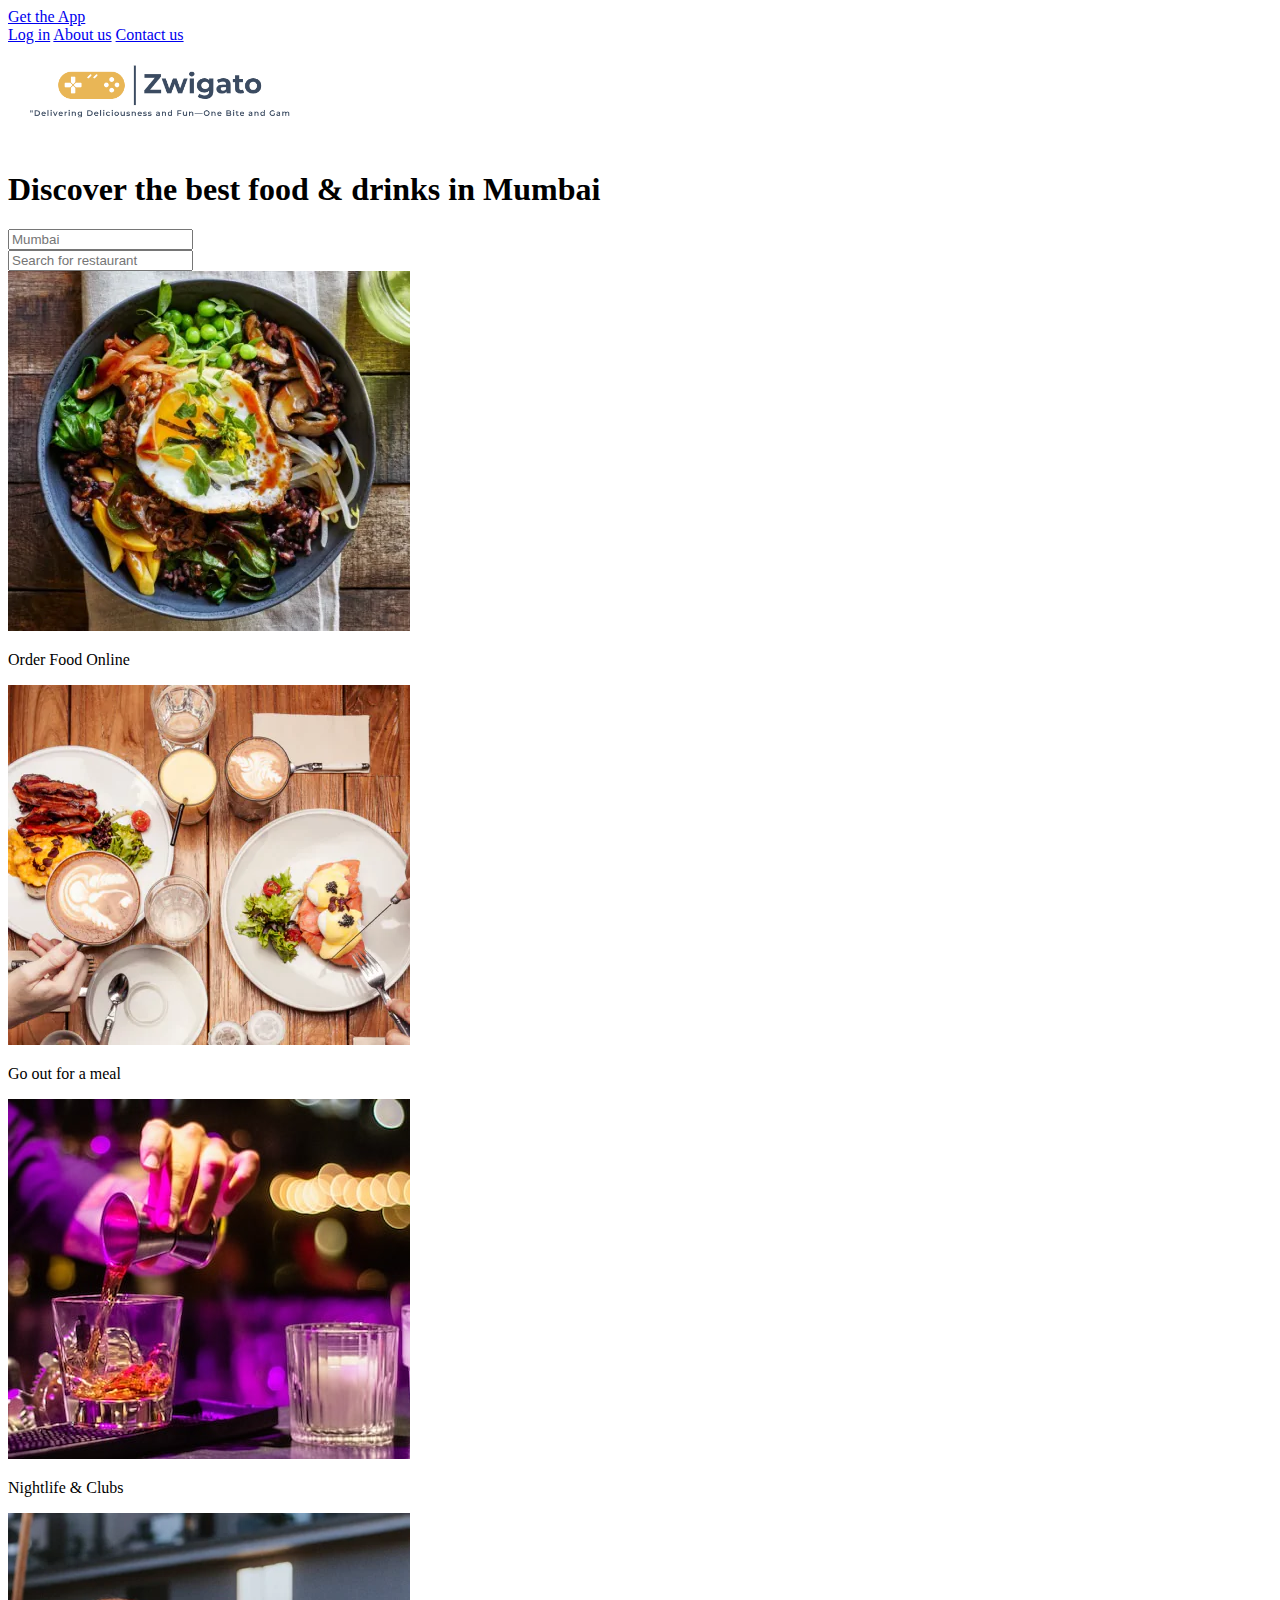
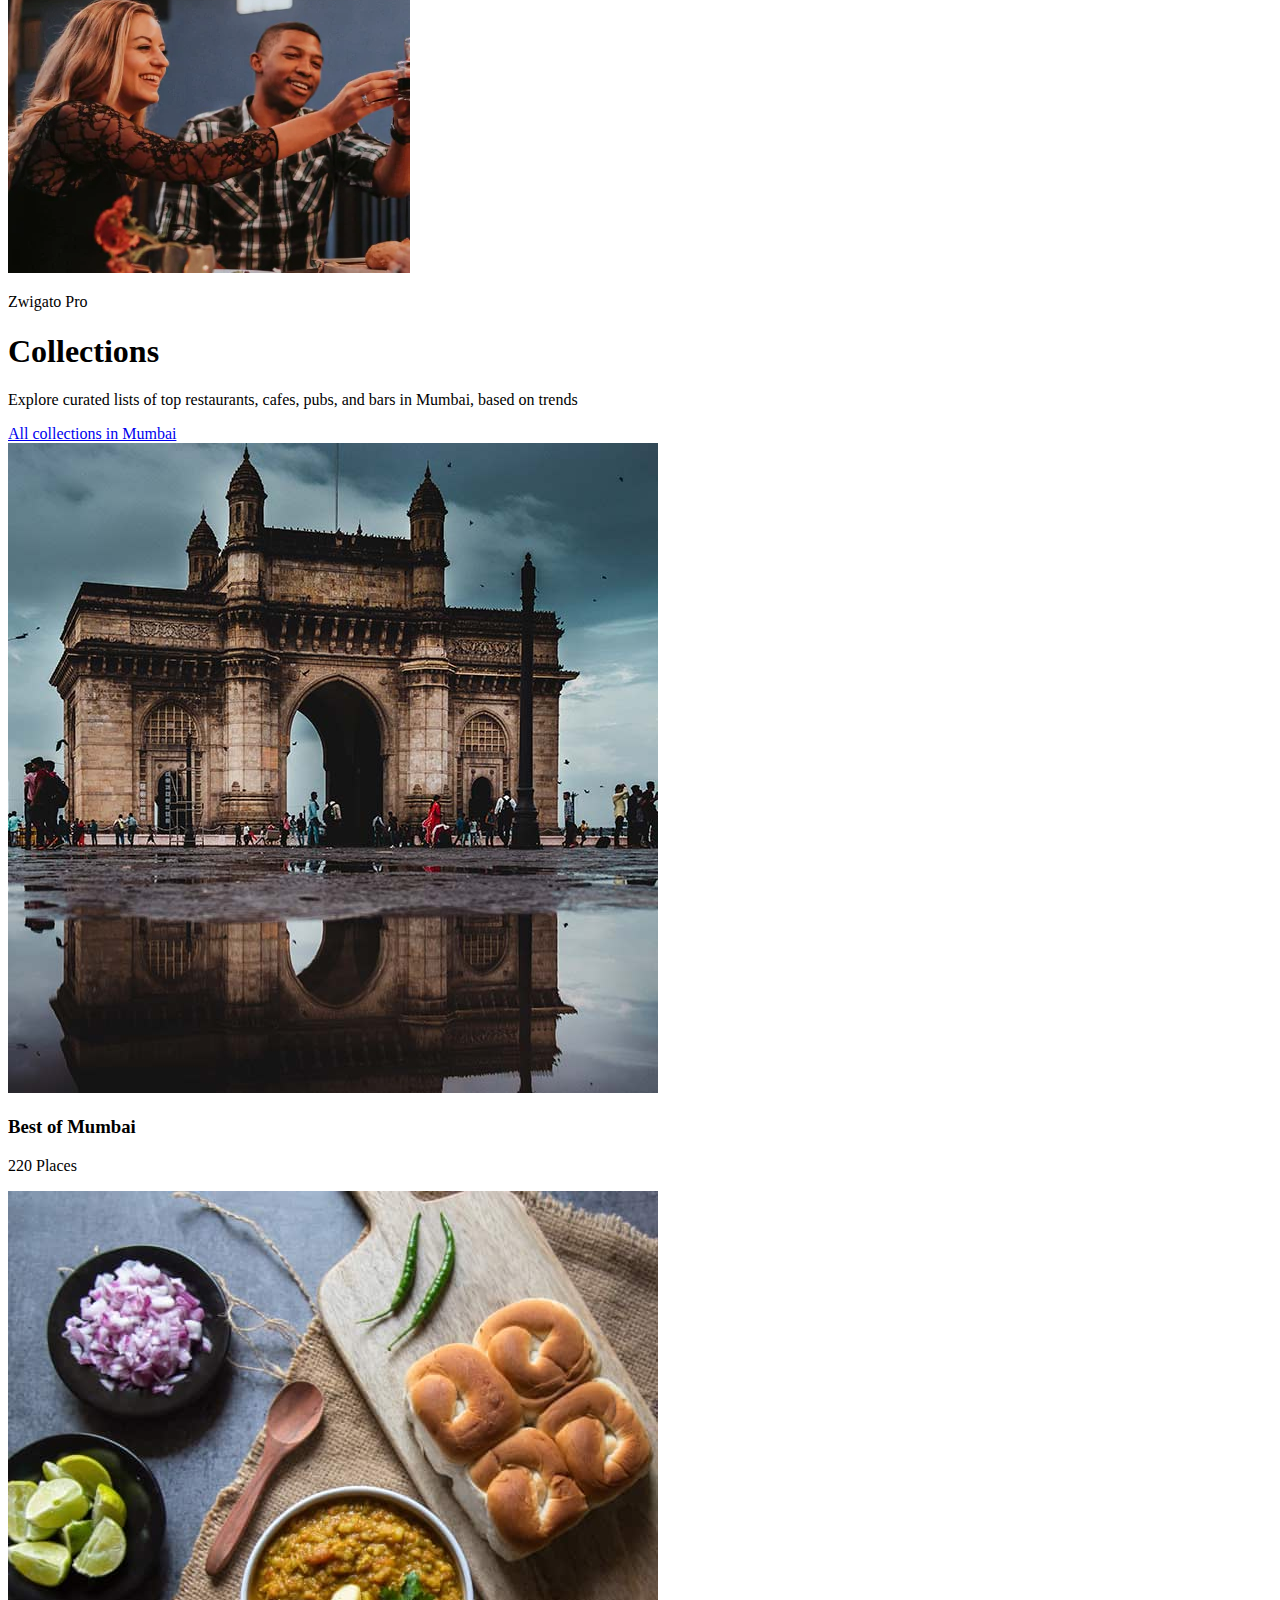
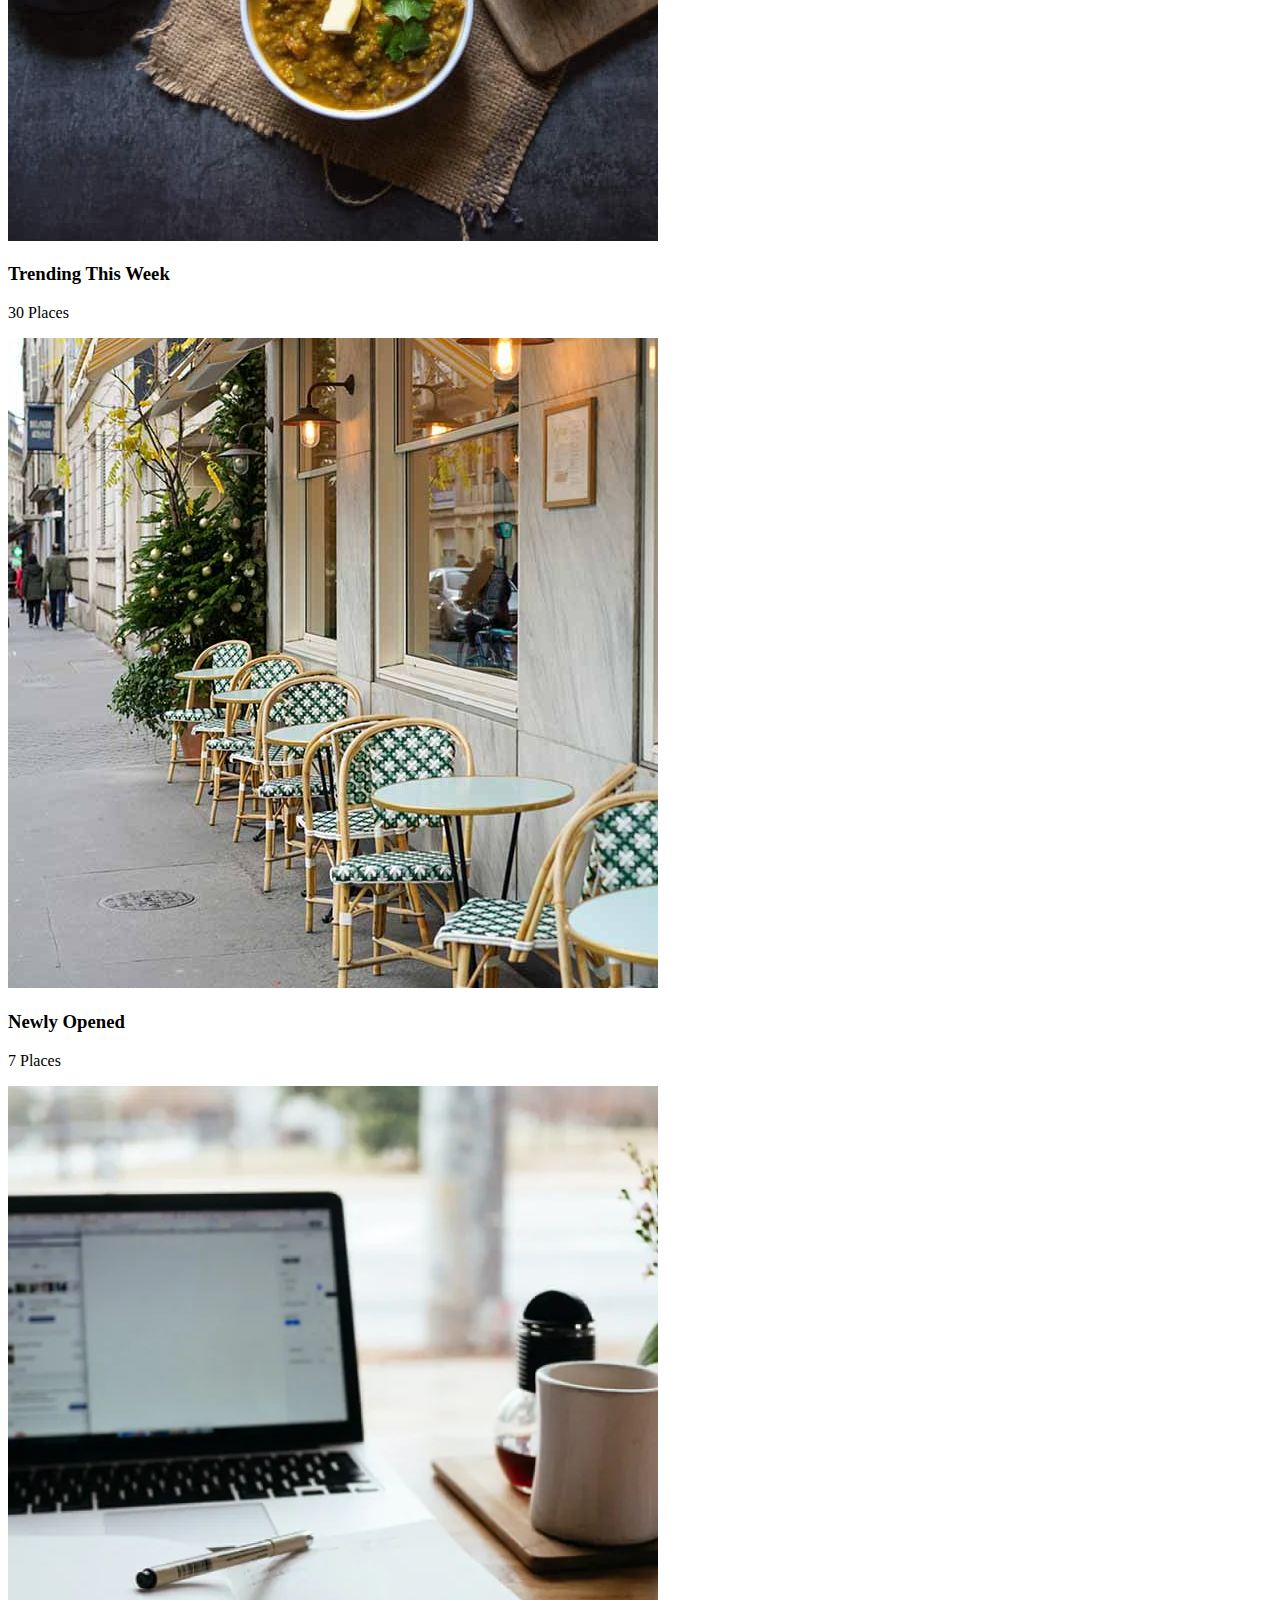
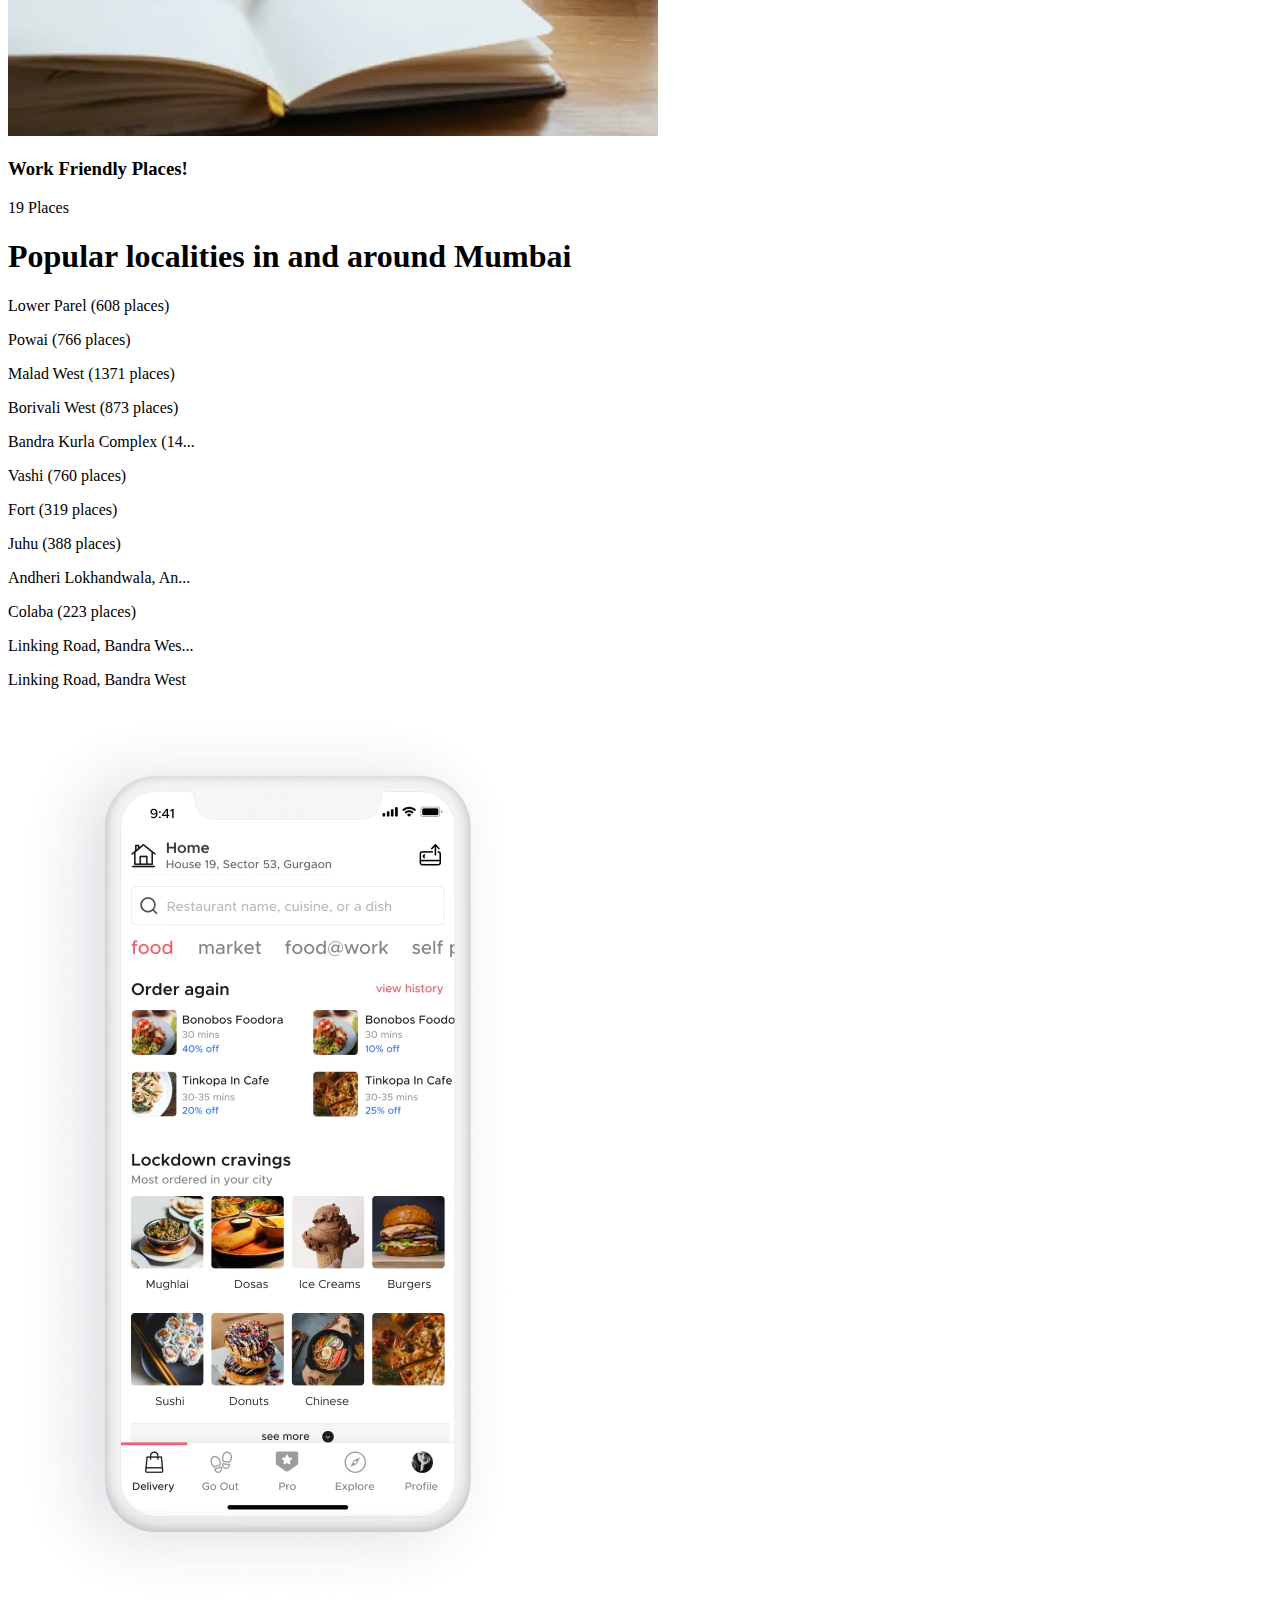
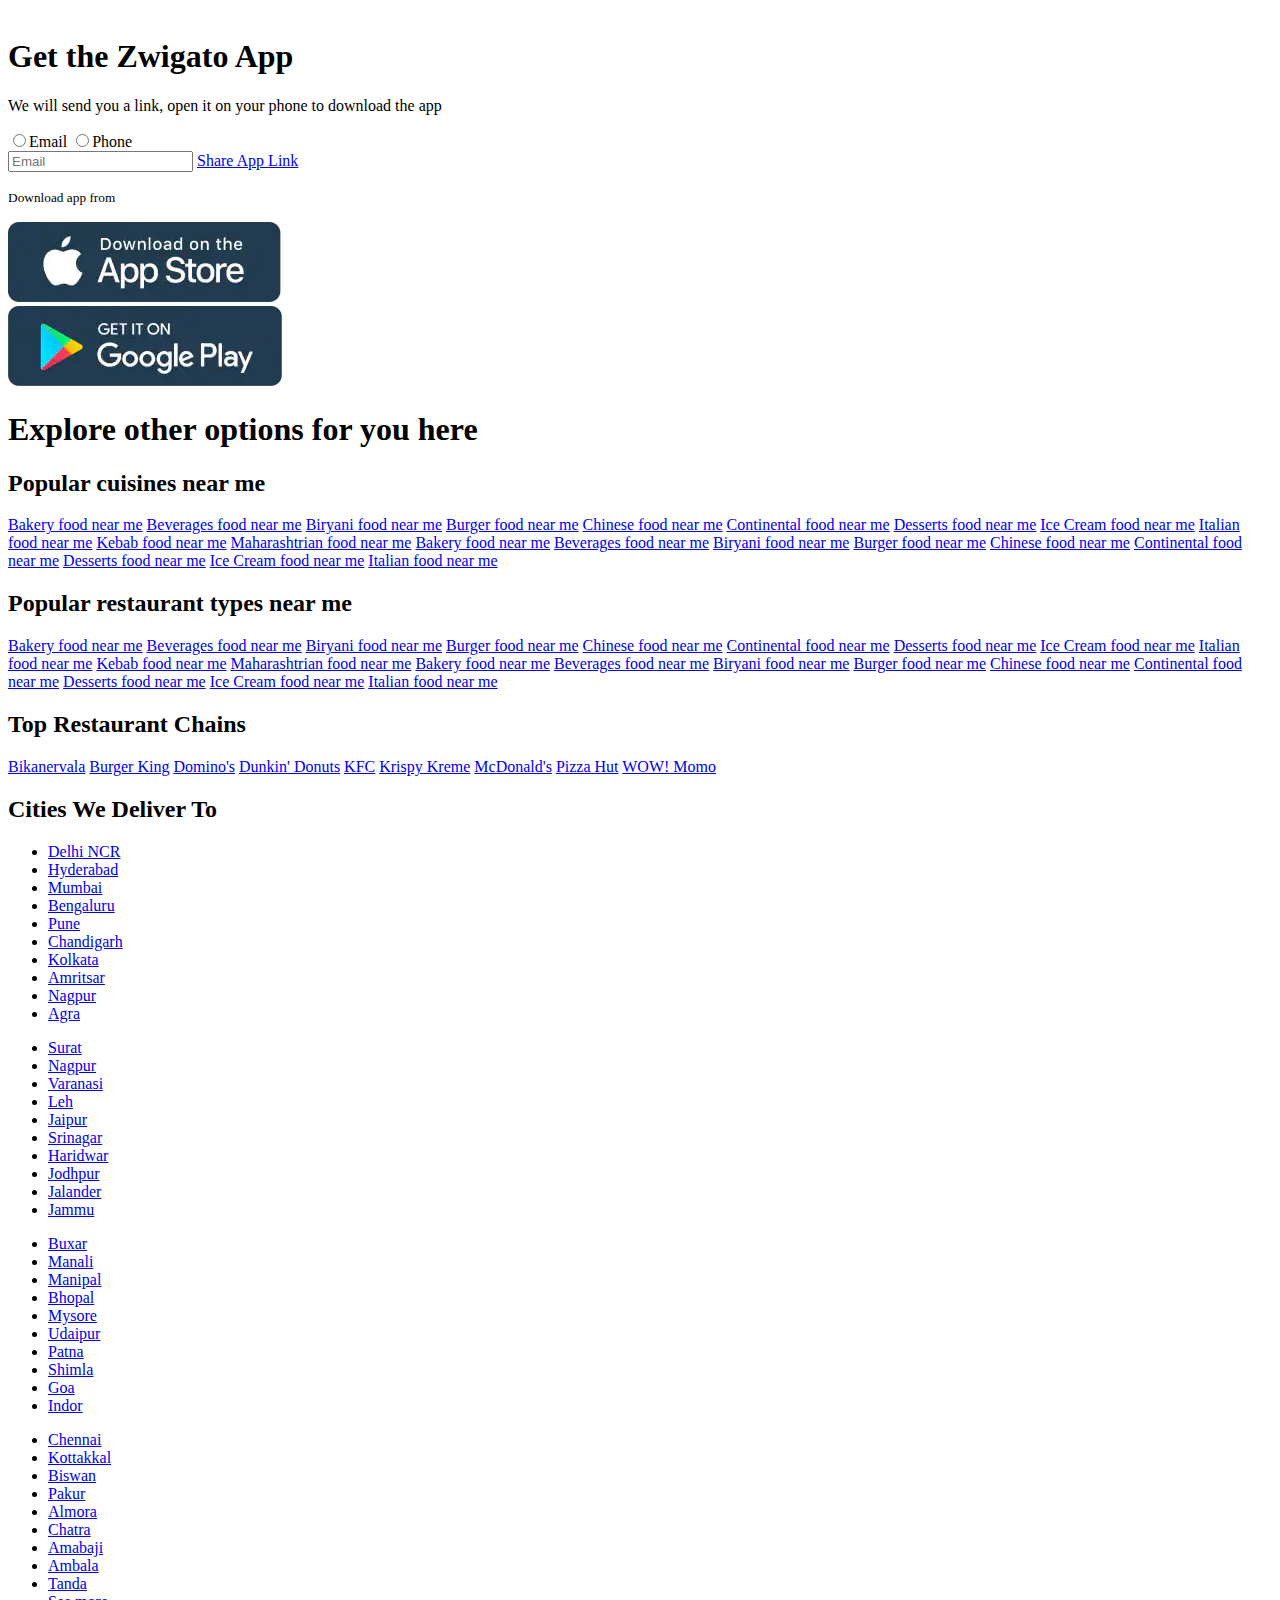
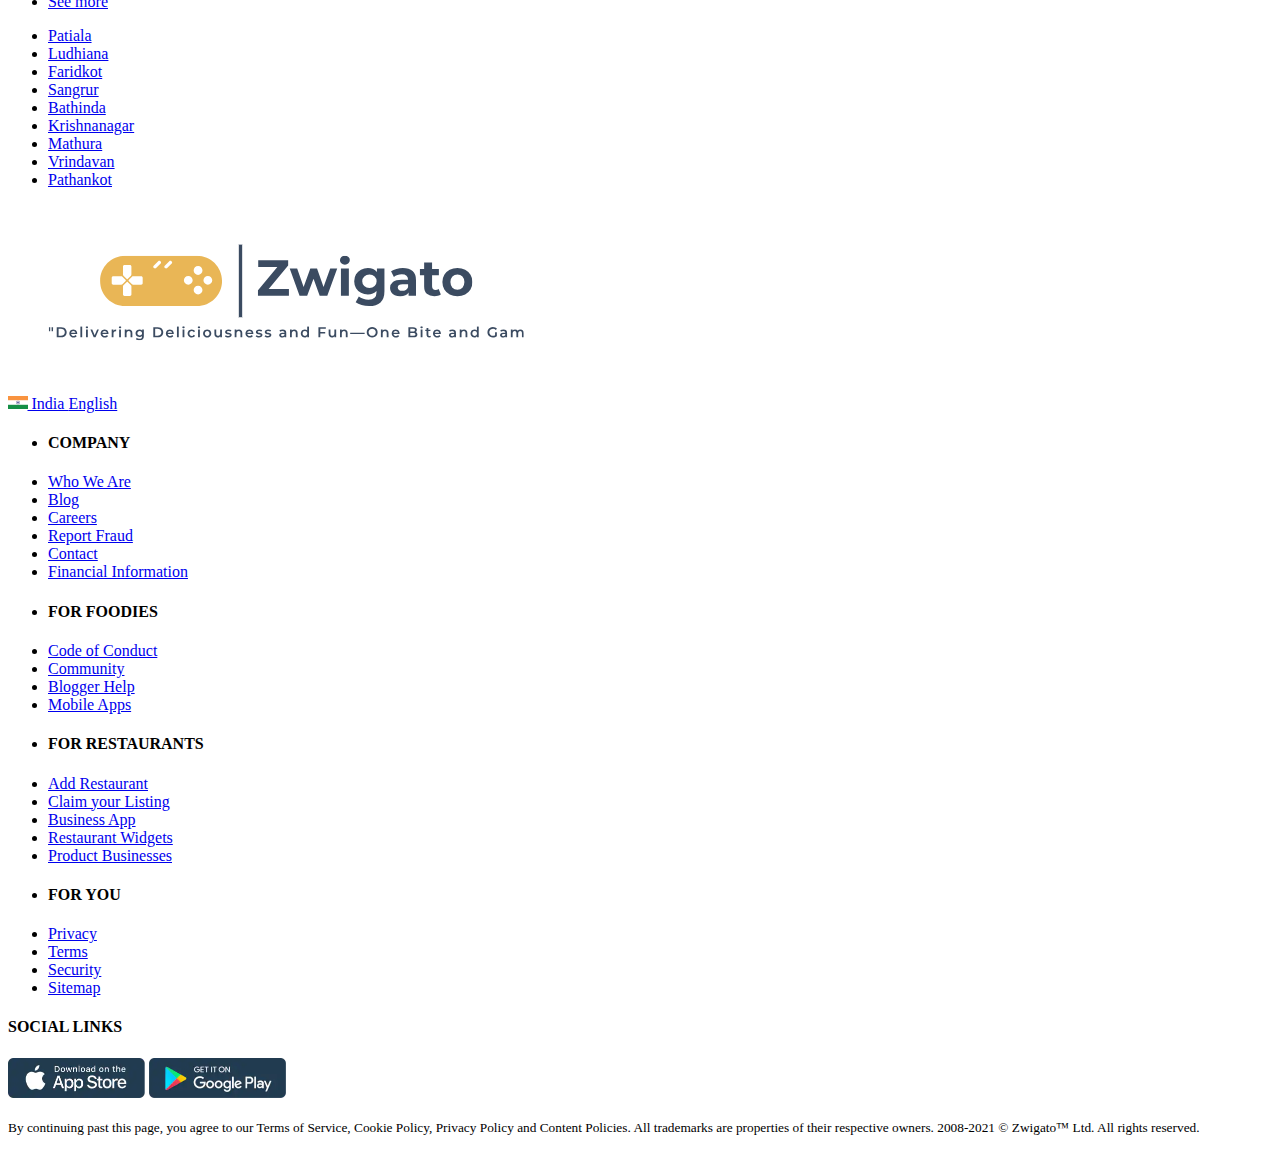
==== index.html @ c94c368d "Add files via upload" ====
<!DOCTYPE html>
<html>
<head>
	<meta charset="utf-8">
	<meta name="viewport" content="width=device-width, initial-scale=1.0">
	<title>Zwigato | Mumbai</title>
	<link rel="stylesheet" href="https://cdnjs.cloudflare.com/ajax/libs/font-awesome/5.15.2/css/all.min.css" integrity="sha512-HK5fgLBL+xu6dm/Ii3z4xhlSUyZgTT9tuc/hSrtw6uzJOvgRr2a9jyxxT1ely+B+xFAmJKVSTbpM/CuL7qxO8w==" crossorigin="anonymous" />
	<link rel="stylesheet" href="10.css">
</head>
<body>
	<!-- Header showcase-->
	<header class="showcase">
		<div class="container" style="width: 100%;">
			<nav>
				<div>
					<a href="#"><i class="fa fa-mobile-alt"></i> Get the App</a>
				</div>
				<div class="right-menu">
					<a href="login.html">Log in</a>
					<a href="a.html">About us</a>
					<a href="Contact.html">Contact us</a>
				
				</div>
			</nav>
			<div class="hero-text">
				<img src="Images\Logo.png" width="300">
				<h1>Discover the best food & drinks in <span class="bold-place">Mumbai</span></h1>
				<div class="search-bar">
					<div class="search-3">
						<i class="fa fa-map-marker-alt"></i>
						<input type="text" placeholder="Mumbai">
						<i class="fa fa-caret-down"></i>
					</div>
					<div class="search-2">
						<i class="fas fa-search"></i>
						<input type="text" class="search-right" placeholder="Search for restaurant" >				
					</div>
				</div>
			</div>
		</div>
	</header>

	<!-- Order section -->
	<section class="container">
		<div class="order-cat">
			<div class="hover">
				<img src="Images\order1.webp">
				<div class="order-title-bg">
					<p class="order-title">Order Food Online</p>
				</div>
			</div>
			<div class="hover">
				<img src="Images\order2.webp">
				<div class="order-title-bg">
					<p class="order-title">Go out for a meal</p>
				</div>
			</div>
			<div class="hover">
			<a href="clubbs.html"> <img src="Images\order3.jpg" ></a>
				<div class="order-title-bg">
					<p class="order-title">Nightlife & Clubs</p>
				
				</div>
			</div>
			<div class="hover">
				<a href="pro.html"><img src="Images\order4.webp"></a>
				<div class="order-title-bg">
					<p class="order-title">Zwigato Pro</p>
				</div>
			</div>
		</div>
	</section>
	
	<!-- Collections -->
	<section class="container">
		<h1>Collections</h1>
		<div class="collections">
			<p>Explore curated lists of top restaurants, cafes, pubs, and bars in Mumbai, based on trends</p>
			<a href="#">All collections in Mumbai <i class="fa fa-caret-right"></i></a>
		</div>
		<div class="collection-grid">
			<div class="collection-box">
				<img src="Images\collection1.jpg">
				<div class="collection-title">
					<h3>Best of Mumbai</h3>
					<p>220 Places <i class="fa fa-caret-right"></i></p>
				</div>
			</div>
			<div class="collection-box">
				<img src="Images\collection2.jpg">
				<div class="collection-title">
					<h3>Trending This Week</h3>
					<p>30 Places <i class="fa fa-caret-right"></i></p>
				</div>
			</div>
			<div class="collection-box">
				<img src="Images\collection3.jpg">
				<div class="collection-title">
					<h3>Newly Opened</h3>
					<p>7 Places <i class="fa fa-caret-right"></i></p>
				</div>
			</div>
			<div class="collection-box">
				<img src="Images\collection4.webp">
				<div class="collection-title">
					<h3>Work Friendly Places!</h3>
					<p>19 Places <i class="fa fa-caret-right"></i></p>
				</div>
			</div>
		</div>
	</section>

	<!-- Localities -->
	<section class="container">
		<h1 class="local-title">Popular localities in and around <span class="bold-place">Mumbai</span></h1>
		<div class="locals-grid">
			<div class="local-box">
				<p>Lower Parel (608 places)</p>
				<i class="fa fa-chevron-right"></i>
			</div>
			<div class="local-box">
				<p>Powai (766 places)</p>
				<i class="fa fa-chevron-right"></i>
			</div>
			<div class="local-box">
				<p>Malad West (1371 places)</p>
				<i class="fa fa-chevron-right"></i>
			</div>
			<div class="local-box">
				<p>Borivali West (873 places)</p>
				<i class="fa fa-chevron-right"></i>
			</div>
			<div class="local-box">
				<p>Bandra Kurla Complex (14...</p>
				<i class="fa fa-chevron-right"></i>
			</div>
			<div class="local-box">
				<p>Vashi (760 places)</p>
				<i class="fa fa-chevron-right"></i>
			</div>
			<div class="local-box">
				<p>Fort (319 places)</p>
				<i class="fa fa-chevron-right"></i>
			</div>
			<div class="local-box">
				<p>Juhu (388 places)</p>
				<i class="fa fa-chevron-right"></i>
			</div>
			<div class="local-box">
				<p>Andheri Lokhandwala, An...</p>
				<i class="fa fa-chevron-right"></i>
			</div>
			<div class="local-box">
				<p>Colaba (223 places)</p>
				<i class="fa fa-chevron-right"></i>
			</div>
			<div class="local-box">
				<p>Linking Road, Bandra Wes...</p>
				<i class="fa fa-chevron-right"></i>
			</div>
			<div class="local-box">
				<p>Linking Road, Bandra West </p>
				<i class="fa fa-chevron-right"></i>
			</div>
		</div>
	</section>

	<!-- Get zwigato app -->
	<section class="zom-app">
		<img src="Images\mobile-app.webp" alt="zwigato-app">
		<div class="zom-app-right">
			<h1>Get the Zwigato App</h1>
			<p>We will send you a link, open it on your phone to download the app</p>
			<div class="radio-btn">
				<label for="email"><input type="radio" id="email" name="app" value="email">Email</label>
				<label for="phone"><input type="radio" id="phone" name="app" value="phone">Phone</label>
			</div>
			<div class="email-phone">
				<input type="text" placeholder="Email">
				<a class="btn-share" href="#">Share App Link</a>
			</div>
			<p class="small-text"><small>Download app from</small></p>
			<div class="app-store">
				<div class="app-image">
					<img src="Images\app-store1.webp">
				</div>
				<div class="app-image">
					<img src="Images\app-store2.webp">
				</div>
			</div>
		</div>
	</section>

	<!-- Explore -->
	<section class="container">
		<h1 class="explore-title">Explore other options for you here</h1>
		<h2 class="explore-title-2">Popular cuisines near me</h2>
		<div class="wrap-links">
			<a href="#">Bakery food near me</a>
			<span class="dot-seperator"></span>
			<a href="#">Beverages food near me</a>
			<span class="dot-seperator"></span>
			<a href="#">Biryani food near me</a>
			<span class="dot-seperator"></span>
			<a href="#">Burger food near me</a>
			<span class="dot-seperator"></span>
			<a href="#">Chinese food near me</a>
			<span class="dot-seperator"></span>
			<a href="#">Continental food near me</a>
			<span class="dot-seperator"></span>
			<a href="#">Desserts food near me</a>
			<span class="dot-seperator"></span>
			<a href="#">Ice Cream food near me</a>
			<span class="dot-seperator"></span>
			<a href="#">Italian food near me</a>
			<span class="dot-seperator"></span>
			<a href="#">Kebab food near me</a>
			<span class="dot-seperator"></span>
			<a href="#">Maharashtrian food near me</a>
			<span class="dot-seperator"></span>
			<a href="#">Bakery food near me</a>
			<span class="dot-seperator"></span>
			<a href="#">Beverages food near me</a>
			<span class="dot-seperator"></span>
			<a href="#">Biryani food near me</a>
			<span class="dot-seperator"></span>
			<a href="#">Burger food near me</a>
			<span class="dot-seperator"></span>
			<a href="#">Chinese food near me</a>
			<span class="dot-seperator"></span>
			<a href="#">Continental food near me</a>
			<span class="dot-seperator"></span>
			<a href="#">Desserts food near me</a>
			<span class="dot-seperator"></span>
			<a href="#">Ice Cream food near me</a>
			<span class="dot-seperator"></span>
			<a href="#">Italian food near me</a>
		</div>
		<h2 class="explore-title-2">Popular restaurant types near me</h2>
		<div class="wrap-links">
			<a href="#">Bakery food near me</a>
			<span class="dot-seperator"></span>
			<a href="#">Beverages food near me</a>
			<span class="dot-seperator"></span>
			<a href="#">Biryani food near me</a>
			<span class="dot-seperator"></span>
			<a href="#">Burger food near me</a>
			<span class="dot-seperator"></span>
			<a href="#">Chinese food near me</a>
			<span class="dot-seperator"></span>
			<a href="#">Continental food near me</a>
			<span class="dot-seperator"></span>
			<a href="#">Desserts food near me</a>
			<span class="dot-seperator"></span>
			<a href="#">Ice Cream food near me</a>
			<span class="dot-seperator"></span>
			<a href="#">Italian food near me</a>
			<span class="dot-seperator"></span>
			<a href="#">Kebab food near me</a>
			<span class="dot-seperator"></span>
			<a href="#">Maharashtrian food near me</a>
			<span class="dot-seperator"></span>
			<a href="#">Bakery food near me</a>
			<span class="dot-seperator"></span>
			<a href="#">Beverages food near me</a>
			<span class="dot-seperator"></span>
			<a href="#">Biryani food near me</a>
			<span class="dot-seperator"></span>
			<a href="#">Burger food near me</a>
			<span class="dot-seperator"></span>
			<a href="#">Chinese food near me</a>
			<span class="dot-seperator"></span>
			<a href="#">Continental food near me</a>
			<span class="dot-seperator"></span>
			<a href="#">Desserts food near me</a>
			<span class="dot-seperator"></span>
			<a href="#">Ice Cream food near me</a>
			<span class="dot-seperator"></span>
			<a href="#">Italian food near me</a>
		</div>
		<h2 class="explore-title-2">Top Restaurant Chains</h2>
		<div class="restraunt-chains">
			<a href="#">Bikanervala</a>
			<a href="#">Burger King</a>
			<a href="#">Domino's</a>
			<a href="#">Dunkin' Donuts</a>
			<a href="#">KFC</a>
			<a href="#">Krispy Kreme</a>
			<a href="#">McDonald's</a>
			<a href="#">Pizza Hut</a>
			<a href="#">WOW! Momo</a>
		</div>
		<h2 class="explore-title-2">Cities We Deliver To</h2>
		<div class="footer-links">
			<ul>
				<li><a href="#">Delhi NCR</a></li>
				<li><a href="#">Hyderabad</a></li>
				<li><a href="#">Mumbai</a></li>
				<li><a href="#">Bengaluru</a></li>
				<li><a href="#">Pune</a></li>
				<li><a href="#">Chandigarh</a></li>
				<li><a href="#">Kolkata</a></li>
				<li><a href="#">Amritsar</a></li>
				<li><a href="#">Nagpur</a></li>
				<li><a href="#">Agra</a></li>
			</ul>
			<ul>
				<li><a href="#">Surat</a></li>
				<li><a href="#">Nagpur</a></li>
				<li><a href="#">Varanasi</a></li>
				<li><a href="#">Leh</a></li>
				<li><a href="#">Jaipur</a></li>
				<li><a href="#">Srinagar</a></li>
				<li><a href="#">Haridwar</a></li>
				<li><a href="#">Jodhpur</a></li>
				<li><a href="#">Jalander</a></li>
				<li><a href="#">Jammu</a></li>
			</ul>
			<ul>
				<li><a href="#">Buxar</a></li>
				<li><a href="#">Manali</a></li>
				<li><a href="#">Manipal</a></li>
				<li><a href="#">Bhopal</a></li>
				<li><a href="#">Mysore</a></li>
				<li><a href="#">Udaipur</a></li>
				<li><a href="#">Patna</a></li>
				<li><a href="#">Shimla</a></li>
				<li><a href="#">Goa</a></li>
				<li><a href="#">Indor</a></li>
			</ul>
			<ul>
				<li><a href="#">Chennai</a></li>
				<li><a href="#">Kottakkal</a></li>
				<li><a href="#">Biswan</a></li>
				<li><a href="#">Pakur</a></li>
				<li><a href="#">Almora</a></li>
				<li><a href="#">Chatra</a></li>
				<li><a href="#">Amabaji</a></li>
				<li><a href="#">Ambala</a></li>
				<li><a href="#">Tanda</a></li>
				<li><a href="#" class="last-link">See more</a></li>
			</ul>
			<ul>
				<li><a href="#">Patiala</a></li>
				<li><a href="#">Ludhiana</a></li>
				<li><a href="#">Faridkot</a></li>
				<li><a href="#">Sangrur</a></li>
				<li><a href="#">Bathinda</a></li>
				<li><a href="#">Krishnanagar</a></li>
				<li><a href="#">Mathura</a></li>
				<li><a href="#">Vrindavan</a></li>
				<li><a href="#">Pathankot</a></li>
			</ul>
		</div>
	</section>
	<!-- Footer -->
	<section class="footer-bar">
		<div class="container">
			<div class="footer-lang">
				<img class="footer-logo" src="Images\Logo.png" >
				<div class="btn-lang-top">
					<a class="lang-btn" href="#"><img src="Images\india-flag.jpg" height="13px"> India <small><i class="fa fa-chevron-down"></i></small></a>
					<a class="lang-btn" href="#"> <i class="fa fa-globe"></i> English <small><i class="fa fa-chevron-down"></i></small></a>
				</div>
			</div>
			<div class="footer-last-links">
				<ul>
					<li><h4 class="footer-list-title">COMPANY</h4></li>
					<li><a href="#">Who We Are</a></li>
					<li><a href="#">Blog</a></li>
					<li><a href="#">Careers</a></li>
					<li><a href="#">Report Fraud</a></li>
					<li><a href="#">Contact</a></li>
					<li><a href="#">Financial Information</a></li>
				</ul>
				<ul>
					<li><h4 class="footer-list-title">FOR FOODIES</h4></li>
					<li><a href="#">Code of Conduct</a></li>
					<li><a href="#">Community</a></li>
					<li><a href="#">Blogger Help</a></li>
					<li><a href="#">Mobile Apps</a></li>
				</ul>
				<ul>
					<li><h4 class="footer-list-title">FOR RESTAURANTS</h4></li>
					<li><a href="#">Add Restaurant</a></li>
					<li><a href="#">Claim your Listing</a></li>
					<li><a href="#">Business App</a></li>
					<li><a href="#">Restaurant Widgets</a></li>
					<li><a href="#">Product Businesses</a></li>
				</ul>
				<ul>
					<li><h4 class="footer-list-title">FOR YOU</h4></li>
					<li><a href="#">Privacy</a></li>
					<li><a href="#">Terms</a></li>
					<li><a href="#">Security</a></li>
					<li><a href="#">Sitemap</a></li>
				</ul>
				<div>
					<h4 class="footer-list-title">SOCIAL LINKS</h4>
					<div class="footer-social-icons">
						<a href="#"><i class="fab fa-facebook"></i></a>
						<a href="#"><i class="fab fa-twitter"></i></a>
						<a href="#"><i class="fab fa-instagram"></i></a>
					</div>
					<div>
						<img src="Images\app-store1.webp" width="137px">
						<img src="Images\app-store2.webp" width="137px">
					</div>
				</div>
			</div>
			<div class="footer-copyright">
				<p><small>By continuing past this page, you agree to our Terms of Service, Cookie Policy, Privacy Policy and Content Policies. All trademarks are properties of their respective owners. 2008-2021 © Zwigato™ Ltd. All rights reserved.</small></p>
			</div>
		</div>
		
	</section>
</body>
</html>
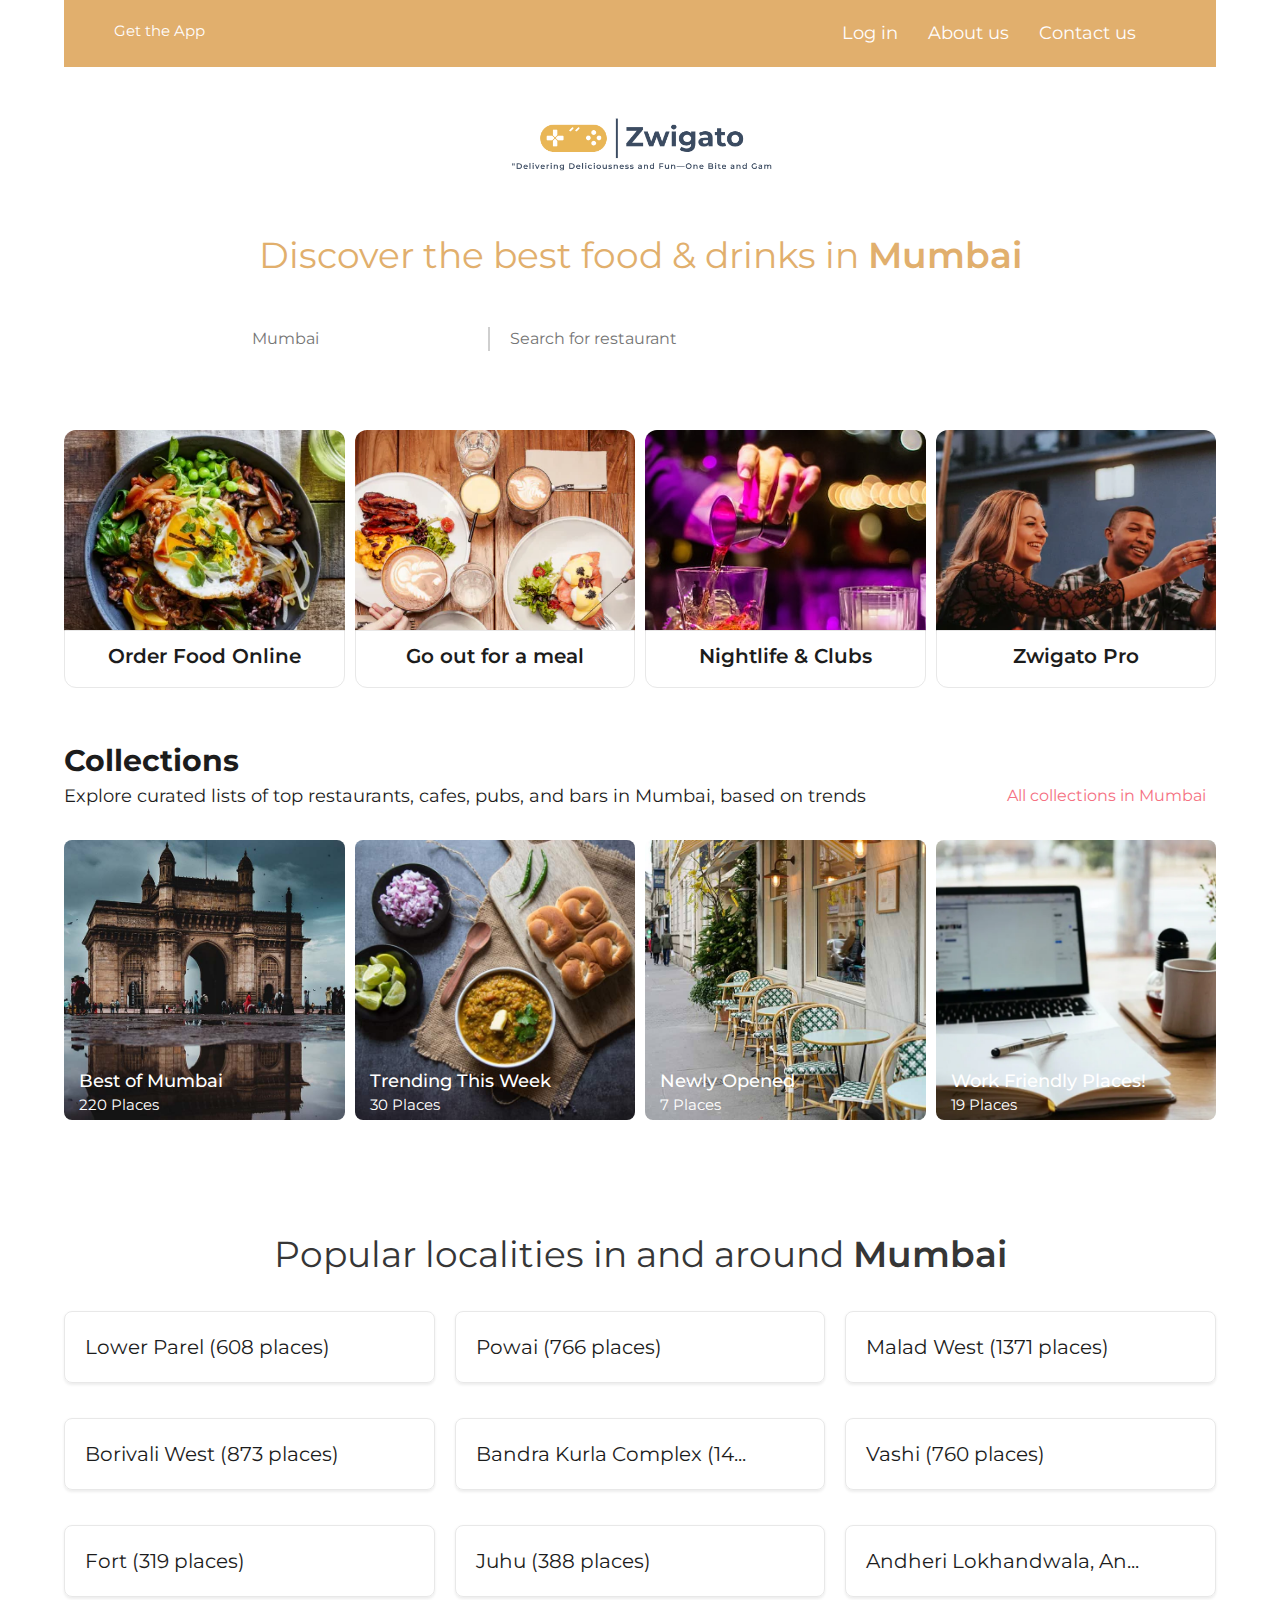
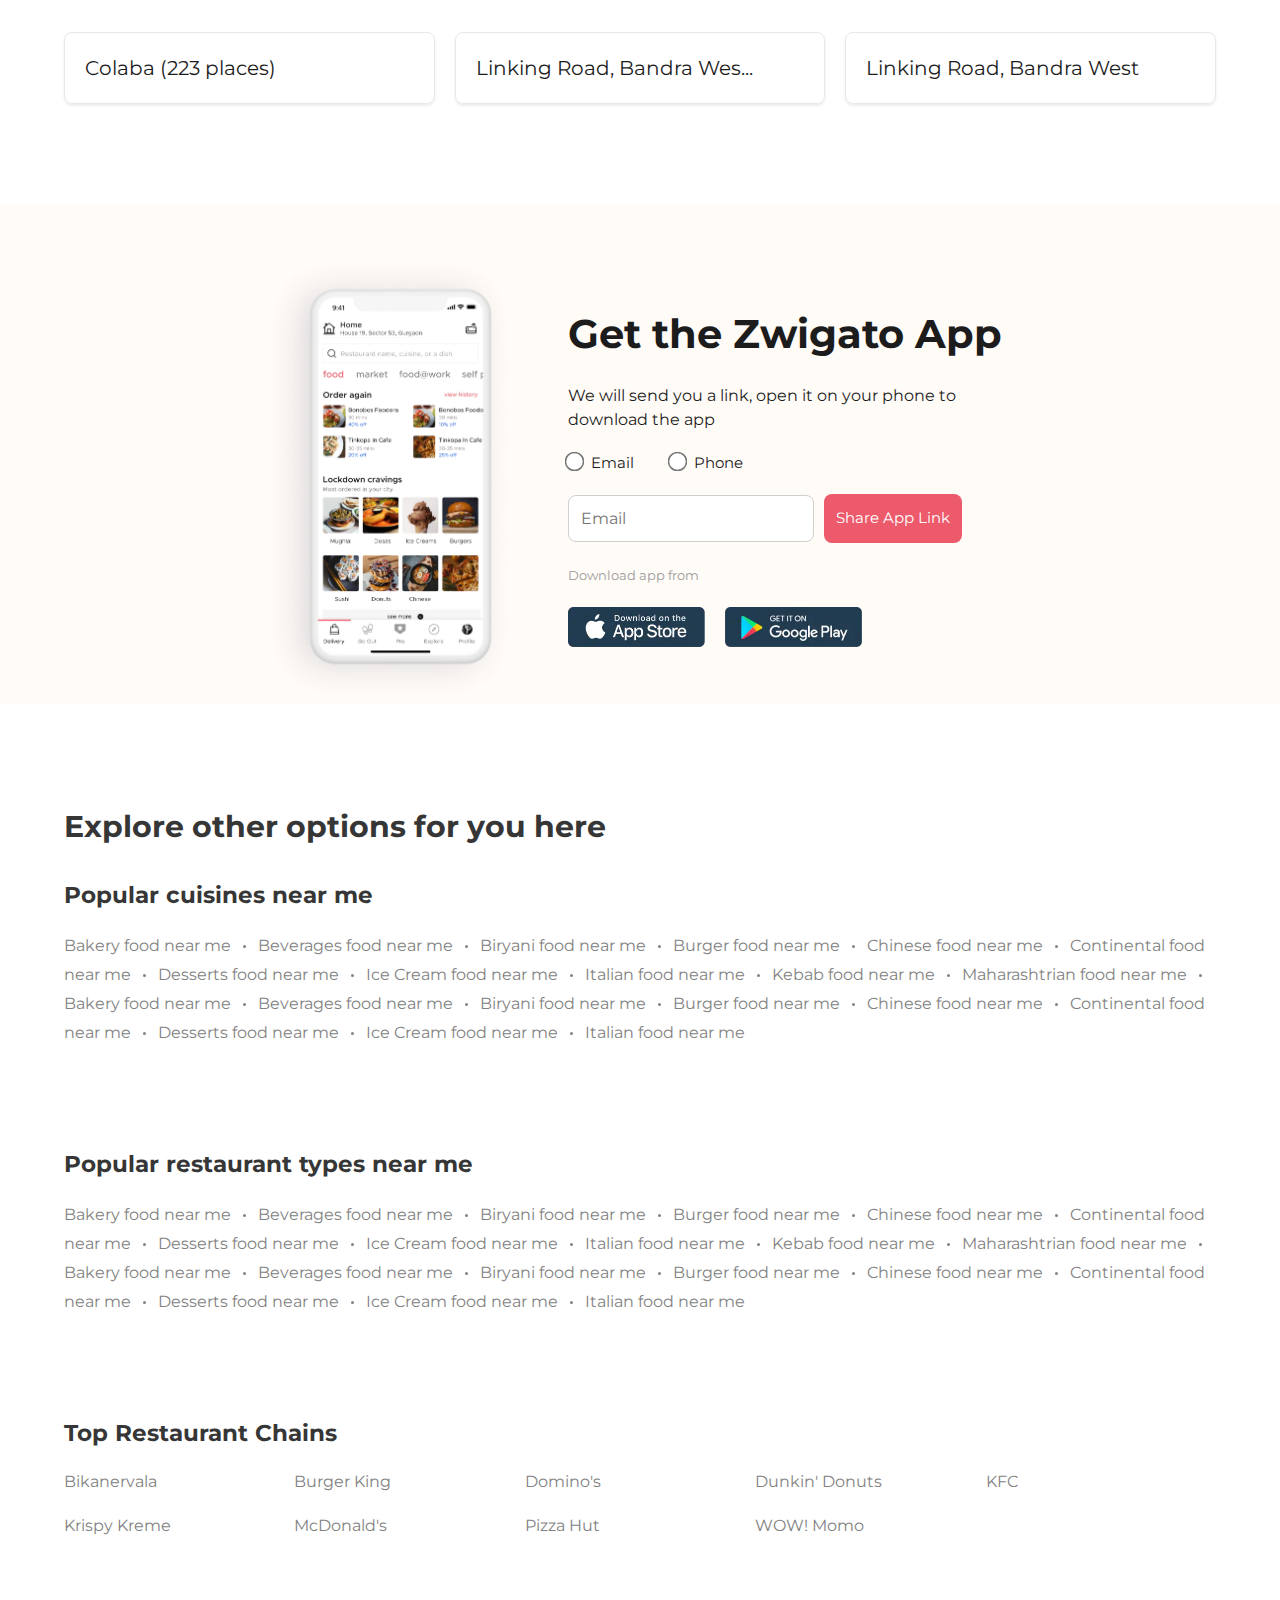
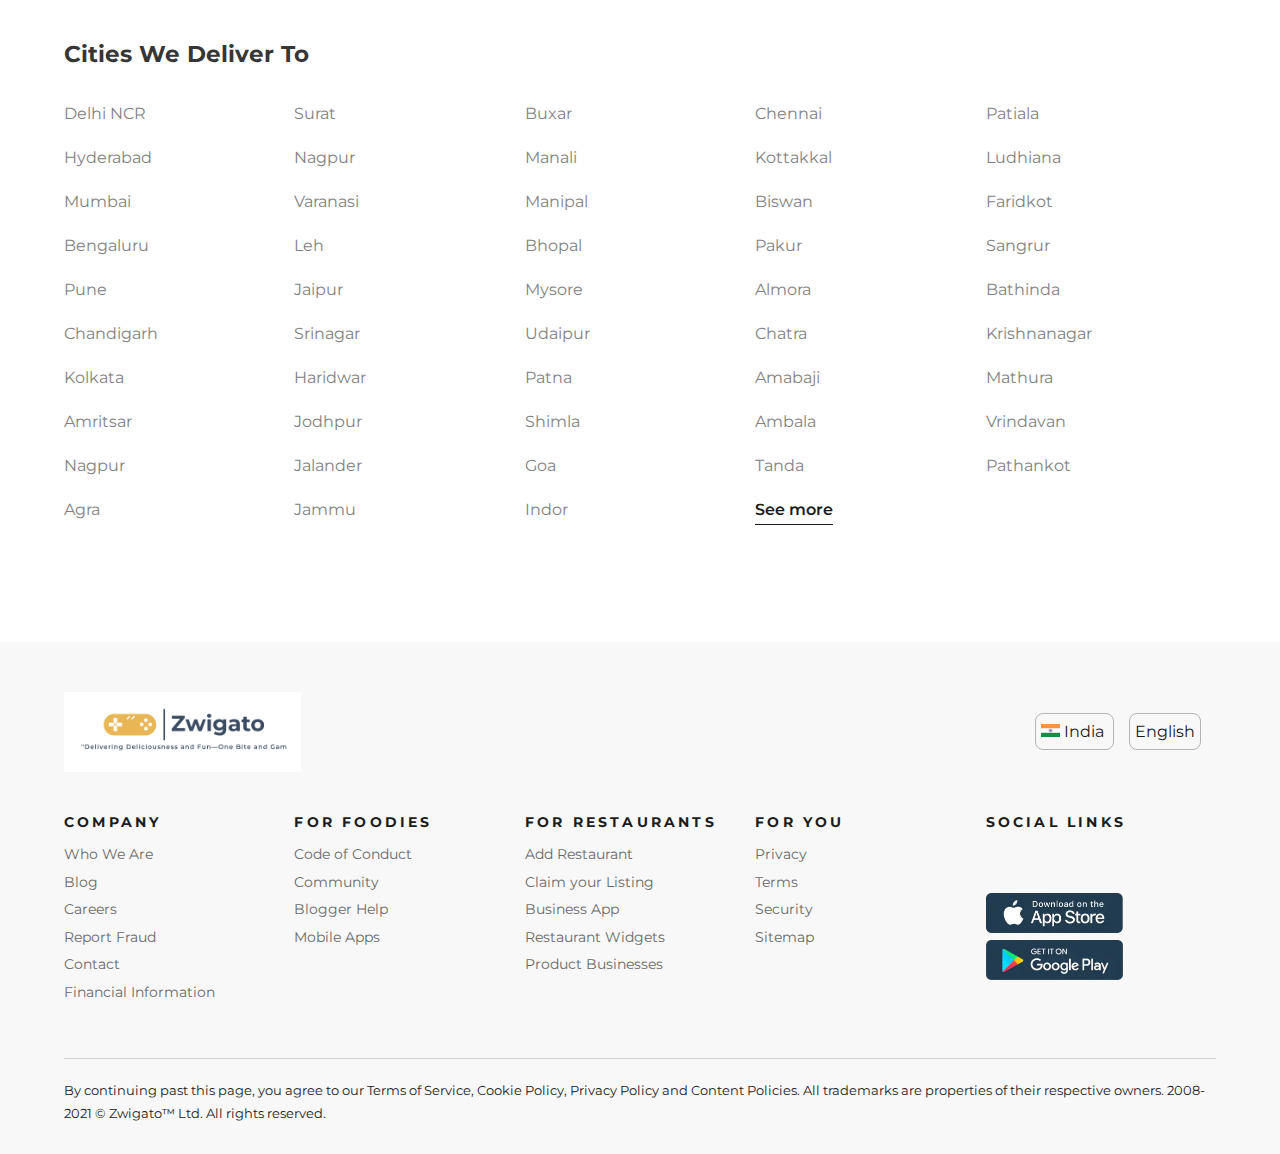
==== commit a25ed40b: "Update index.html" ====
--- a/index.html
+++ b/index.html
@@ -5,7 +5,7 @@
 	<meta name="viewport" content="width=device-width, initial-scale=1.0">
 	<title>Zwigato | Mumbai</title>
 	<link rel="stylesheet" href="https://cdnjs.cloudflare.com/ajax/libs/font-awesome/5.15.2/css/all.min.css" integrity="sha512-HK5fgLBL+xu6dm/Ii3z4xhlSUyZgTT9tuc/hSrtw6uzJOvgRr2a9jyxxT1ely+B+xFAmJKVSTbpM/CuL7qxO8w==" crossorigin="anonymous" />
-	<link rel="stylesheet" href="10.css">
+	<link rel="stylesheet" href="style.css">
 </head>
 <body>
 	<!-- Header showcase-->
@@ -415,4 +415,4 @@
 		
 	</section>
 </body>
-</html>+</html>
--- a/style.css
+++ b/style.css
@@ -0,0 +1,574 @@
+@import url('https://fonts.googleapis.com/css2?family=Montserrat&display=swap');
+* {
+	box-sizing: border-box;
+	padding: 0;
+	margin: 0;
+	
+}
+
+body {
+	font-family: 'Montserrat', sans-serif;
+	color: #1c1c1c;
+	font-size: 15px;
+	line-height: 1.5;
+}
+
+/*Global*/
+.container {
+	width: 90%;
+	max-width: 1150px;
+	margin: auto;
+}
+
+h1 {
+	font-size: 30px;
+}
+
+/*Header schowcase*/
+.showcase {
+	width: 100%;
+	height: 400px;
+	background: url('images/hero.jpg') no-repeat center center/cover;
+	margin-bottom: 30px;
+}
+
+/*Navigation menu*/
+nav {
+	margin: 0px;
+	display: flex;
+	justify-content:space-between;
+	text-align: center;
+	color:#fffdfd;
+	background-color: #e1af6d;
+	padding: 20px 50px;
+	max-width: 100%;
+	width:100%;
+}
+
+nav a {
+	color: #fffdfd;
+	text-decoration: none;
+}
+
+nav .right-menu {
+	display: flex;
+	justify-content: center;
+	align-items: center;
+}
+
+nav .right-menu a {
+	padding-right: 30px;
+	font-size: 18px;
+}
+
+
+/*Hero-content*/
+.hero-text {
+	display: flex;
+	flex-direction: column;
+	text-align: center;
+	align-items: center;
+	justify-content: flex-end;
+	margin-top: 30px;
+}
+
+.hero-text h1{
+	color:#e1af6d;
+	font-size: 36px;
+	font-weight: 400;
+	margin: 30px 0;
+}
+
+span.bold-place {
+	font-weight: 600;
+}
+
+
+/*Search bar*/
+.hero-text .search-bar {
+	background-color: #fff;
+	display: flex;
+	justify-content: flex-start;
+	align-items: center;
+	width: 70%;
+	padding: 15px 10px;
+	border-radius: 10px;
+}
+
+.fa-map-marker-alt {
+	color: #F57082;
+	font-size: 16px;
+	margin-right: 5px;
+}
+
+input[type="text"] {
+	border: 0;
+	font-family: inherit;
+	font-size: 16px;
+}
+
+input[type="text"]:focus {
+	outline: 0;
+}
+
+.fa-caret-down {
+	color: #4f4f4f;
+	font-size: 16px;
+	margin: 0 8px;
+}
+
+.hero-text .search-bar .search-3 {
+	border-right: 2px solid #cfcfcf;
+}
+
+.fa-search {
+	color: #828282;
+	font-size: 16px;
+	margin: 0 10px;
+}
+
+/*Order category*/
+.order-cat {
+	display: grid;
+	grid-template-columns: repeat(4, 1fr);
+	grid-gap: 10px;
+	margin-bottom: 50px;
+}
+
+.order-cat .hover{
+	position: relative;
+	cursor: pointer;
+	transition: transform 0.3s;
+	
+}
+
+.order-cat .hover:hover {
+	transform: scale(1.05);
+
+}
+
+.order-cat img {
+	width: 100%;
+	border-radius: 12px;
+}
+
+.order-cat .order-title-bg {
+	position: absolute;
+	left: 0;
+	bottom: 0;
+	padding: 10px 0 16px;
+	background-color: #fff;
+	width: 100%;
+	border: 1px solid #e8e8e8;
+	border-radius: 0 0 12px 12px;
+}
+
+.order-cat .order-title {
+	font-size: 20px;
+	font-weight: 600;
+	text-align: center;
+}
+
+/*Collections*/
+.collections {
+	display: flex;
+	align-items: center;
+	justify-content: space-between;
+	margin-bottom: 30px;
+}
+
+.collections p{
+	font-size: 18px;
+}
+
+.collections a{
+	font-size: 16px;
+	color: #f57082;
+	text-decoration: none;
+}
+
+.collections .fa-caret-right{
+	margin-left: 10px;
+}
+
+.collection-grid {
+	display: grid;
+	grid-template-columns: repeat(4, 1fr);
+	grid-gap: 10px;
+	margin-bottom: 100px;
+}
+
+.collection-grid .collection-box {
+	position: relative;
+}
+
+.collection-grid .collection-box img {
+	width: 100%;
+	border-radius: 8px;
+}
+
+.collection-grid .collection-box .collection-title {
+	position: absolute;
+	left: 0;
+	bottom: 0;
+	padding: 10px 15px;
+}
+
+.collection-grid .collection-box .collection-title h3 {
+	font-weight: 500;
+	color: #fff;
+}
+
+.collection-grid .collection-box .collection-title p {
+	color: #fff;
+}
+
+/*Localities*/
+h1.local-title {
+	color: #363636;
+	font-size: 36px;
+	font-weight: 400;
+	text-align: center;
+	margin-bottom: 30px;
+}
+
+.locals-grid {
+	display: grid;
+	grid-template-columns: repeat(3, 1fr);
+	column-gap: 20px;
+	row-gap: 35px;
+}
+
+.locals-grid .local-box {
+	display: flex;
+	align-items: center;
+	justify-content: space-between;
+	padding: 20px;
+	font-size: 20px;
+	color: #1c1c1c;
+	border: 1px solid #e8e8e8;
+	border-radius: 8px;
+	box-shadow: 0 1.4px 2.8px rgba(28,28,28,0.08);
+	cursor: pointer;
+}
+
+.locals-grid .local-box:hover {
+	box-shadow: 0 1.4px 2.8px 2px rgba(28,28,28,0.08);
+}
+
+.local-box .fa-chevron-right {
+	font-size: 10px;
+}
+
+/*Get zwigato app*/
+.zom-app {
+	background-color: #FFFBF7;
+	margin: 100px auto;
+	padding-top: 50px;
+	display: flex;
+	align-items: center;
+	justify-content: center;
+}
+
+.zom-app img {
+	height: 450px;
+}
+
+.zom-app .zom-app-right {
+	margin-left: 50px;
+	width: 450px;
+}
+
+.zom-app .zom-app-right h1{
+	font-size: 40px;
+	margin-bottom: 20px;
+}
+
+.zom-app .zom-app-right p{
+	font-size: 16px;
+	margin-bottom: 20px;
+}
+
+.zom-app-right .radio-btn {
+	display: flex;
+	align-items: flex-start;
+	justify-content: space-between;
+	width: 50%;
+	padding-right: 50px;
+	margin-bottom: 20px;
+}
+
+.zom-app-right .radio-btn input[type="radio"] {
+	transform: scale(1.5);
+	margin-right: 10px;
+}
+
+.zom-app-right .email-phone {
+	display: flex;
+	align-items: center;
+	justify-content: flex-start;
+}
+
+.zom-app-right input[type="text"] {
+	padding: 13px 12px;
+	border-radius: 8px;
+	border: 1px solid #cfcfcf;
+	margin-right: 10px;
+}
+
+.zom-app-right a.btn-share {
+	color: #fff;
+	background-color: #ed5a6b;
+	border-radius: 8px;
+	padding: 13px 12px;
+	text-decoration: none;
+}
+
+.zom-app-right a.btn-share:hover {
+	background-color: #ec4654;
+}
+
+.zom-app-right .app-store {
+	display: flex;
+	align-items: center;
+	justify-content: flex-start;
+}
+
+.zom-app-right p.small-text {
+	color: #9c9c9c;
+	margin-top: 20px;
+}
+
+.zom-app-right .app-store .app-image {
+	margin-right: 20px;
+}
+
+.zom-app-right .app-store img {
+	width: 137px;
+	height: 40px;
+}
+
+/*Explore*/
+h1.explore-title {
+	margin-bottom: 30px;
+	color: #363636;
+} 
+
+h2.explore-title-2 {
+	margin-bottom: 20px;
+	color: #363636;
+}
+
+.wrap-links {
+	margin-bottom: 100px;
+}
+
+.wrap-links a {
+	font-size: 16px;
+	color: #828282;
+	text-decoration: none;
+	margin-right: 8px;
+	line-height: 1.8;
+}
+
+.wrap-links .dot-seperator {
+	display: inline-block;
+	height: 3px;
+	width: 3px;
+	background-color: #828282;
+	border-radius: 50%;
+	margin-bottom: 3px;
+	margin-right: 8px;
+}
+
+.restraunt-chains {
+	display: grid;
+	grid-template-columns: repeat(5, 1fr);
+	row-gap: 20px;
+	margin-bottom: 100px;
+}
+
+.restraunt-chains a {
+	font-size: 16px;
+	color: #828282;
+	text-decoration: none;
+}
+
+.footer-links {
+	display: grid;
+	grid-template-columns: repeat(5, 1fr);
+	margin-top: 30px;
+	margin-bottom: 100px;
+}
+
+.footer-links ul li{
+	list-style: none;
+	margin-bottom: 20px;
+}
+
+.footer-links ul li a {
+	font-size: 16px;
+	color: #828282;
+	text-decoration: none;
+}
+
+.footer-links ul li a:hover {
+	color: #363636;
+}
+
+.footer-links ul li a.last-link {
+	color: #1c1c1c;
+	padding-bottom: 5px;
+	border-bottom: 1px solid #1c1c1c;
+	font-weight: 600;
+}
+.container {
+    width: 100%;
+	max-width: 90%;
+    margin: auto;
+}
+
+/*Footer bar*/
+.footer-bar {
+	background-color: #F8F8F8;
+	padding-top: 50px;
+}
+
+.footer-bar .footer-lang {
+	display: flex;
+	align-items: center;
+	justify-content: space-between;
+	margin-bottom: 10px;
+}
+
+.footer-bar .footer-lang img.footer-logo {
+	height: 80px;
+}
+
+.footer-bar .footer-lang a.lang-btn {
+	text-decoration: none;
+	font-size: 16px;
+	color: #1c1c1c;
+	padding: 8px 5px;
+	border: 1px solid #b5b5b5;
+	border-radius: 8px;
+	margin-right: 15px;
+}
+
+.footer-bar .footer-last-links {
+	display: grid;
+	grid-template-columns: repeat(5, 1fr);
+	padding-top: 30px;
+	padding-bottom: 50px;
+}
+
+.footer-bar .footer-last-links ul li{
+	list-style: none;
+	margin-bottom: 5px;
+}
+
+.footer-bar .footer-last-links h4.footer-list-title {
+	margin-bottom: 10px;
+	letter-spacing: 0.2rem;
+	font-size: 14px;
+}
+
+.footer-bar .footer-last-links ul li a {
+	text-decoration: none;
+	color: #696969;
+	font-size: 14px;
+}
+
+.footer-bar .footer-last-links ul li a:hover {
+	color: #1c1c1c;
+}
+
+.footer-bar .footer-last-links .footer-social-icons {
+	margin-bottom: 20px;
+}
+
+.footer-bar .footer-last-links .footer-social-icons a {
+	color: #1c1c1c;
+}
+
+.footer-bar .footer-last-links .footer-social-icons .fa-facebook,
+.footer-bar .footer-last-links .footer-social-icons .fa-twitter,
+.footer-bar .footer-last-links .footer-social-icons .fa-instagram {
+	font-size: 20px;
+	margin-right: 5px;
+}
+
+.footer-bar .footer-copyright {
+	padding-top: 20px;
+	padding-bottom: 30px;
+	border-top: 1px solid #cfcfcf;
+}
+
+/*Mobile View*/
+@media(max-width: 500px) {
+	.showcase {
+		height: 500px;
+	}
+
+	.hero-text .search-bar {
+		width: 100%;
+	}
+
+	.search-3 {
+		display: none;
+	}
+
+	.order-cat {
+	grid-template-columns: repeat(2, 1fr);
+	}
+
+	.collections {
+	flex-direction: column;
+	justify-content: center;
+	}
+
+	.collection-grid {
+	grid-template-columns: repeat(2, 1fr);
+	}
+
+	.locals-grid {
+	grid-template-columns: repeat(1, 1fr);
+	}
+
+	.zom-app {
+		padding-left: 20px;
+		padding-right: 20px;
+		flex-direction: column;
+	}
+
+	.zom-app .zom-app-right {
+	margin-left: 20px;
+	width: 100%;
+	}
+
+	.restraunt-chains {
+	grid-template-columns: repeat(3, 1fr);
+	}
+
+    .footer-bar .footer-lang {
+        flex-direction: column;
+    }
+
+    .footer-bar .footer-lang .btn-lang-top {
+        margin-top: 20px;
+    }
+
+	.footer-links {
+	grid-template-columns: repeat(2, 1fr);
+	}
+
+	.footer-bar .footer-last-links {
+	display: grid;
+	grid-template-columns: repeat(1, 1fr);
+	}
+
+	.footer-bar .footer-last-links h4.footer-list-title {
+		margin-top: 20px;
+	}
+
+}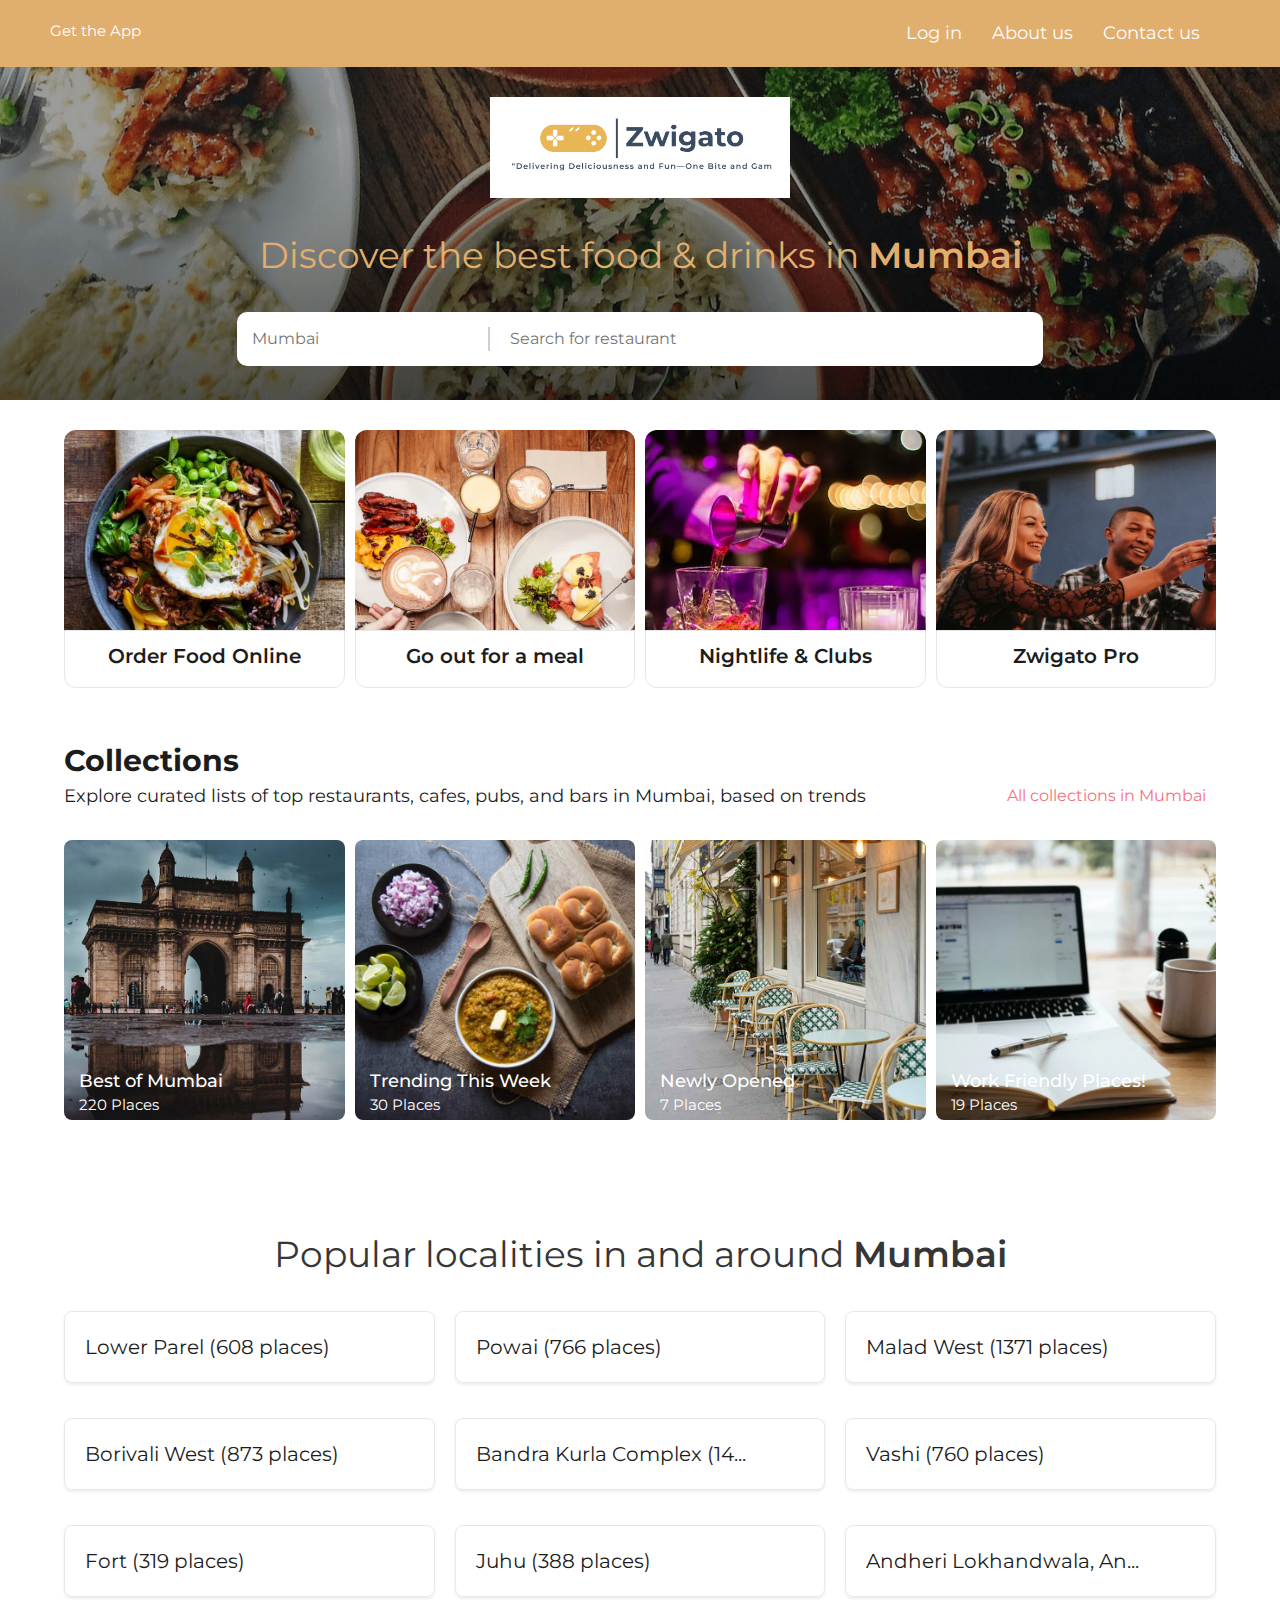
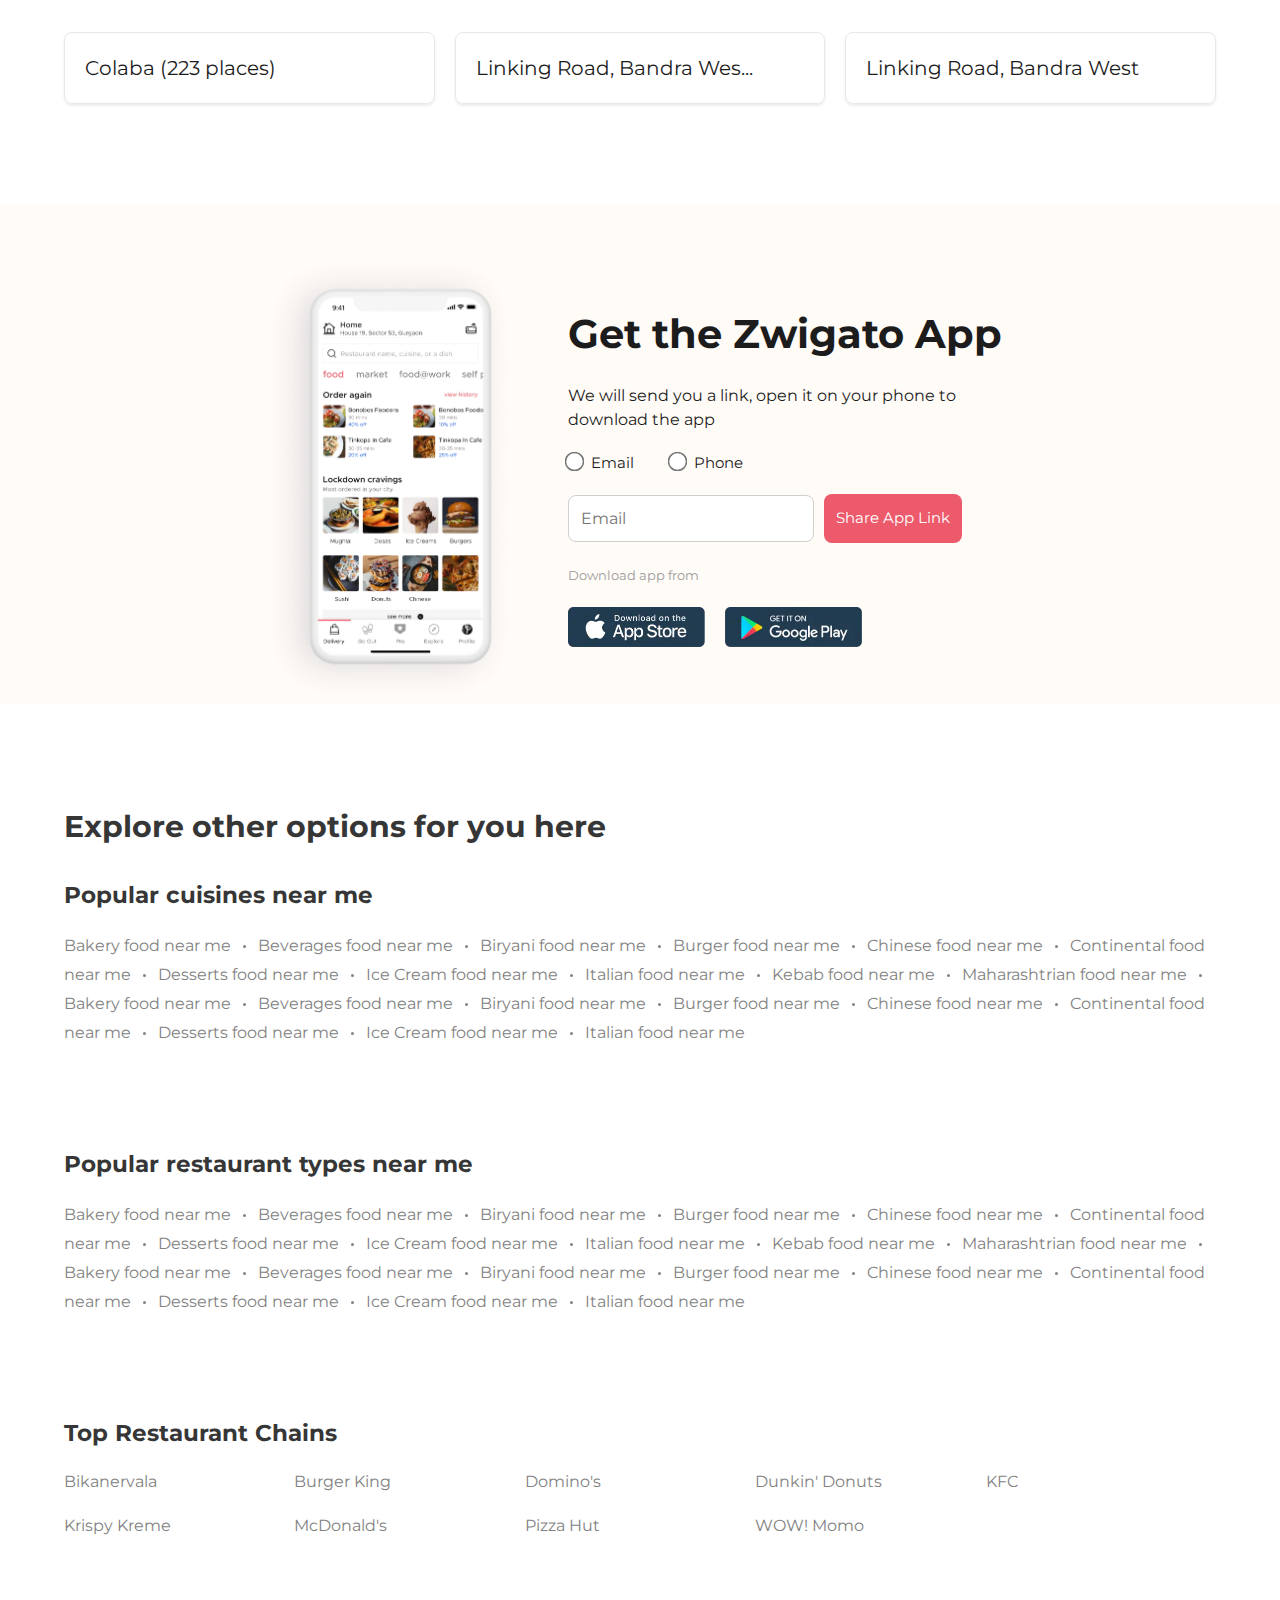
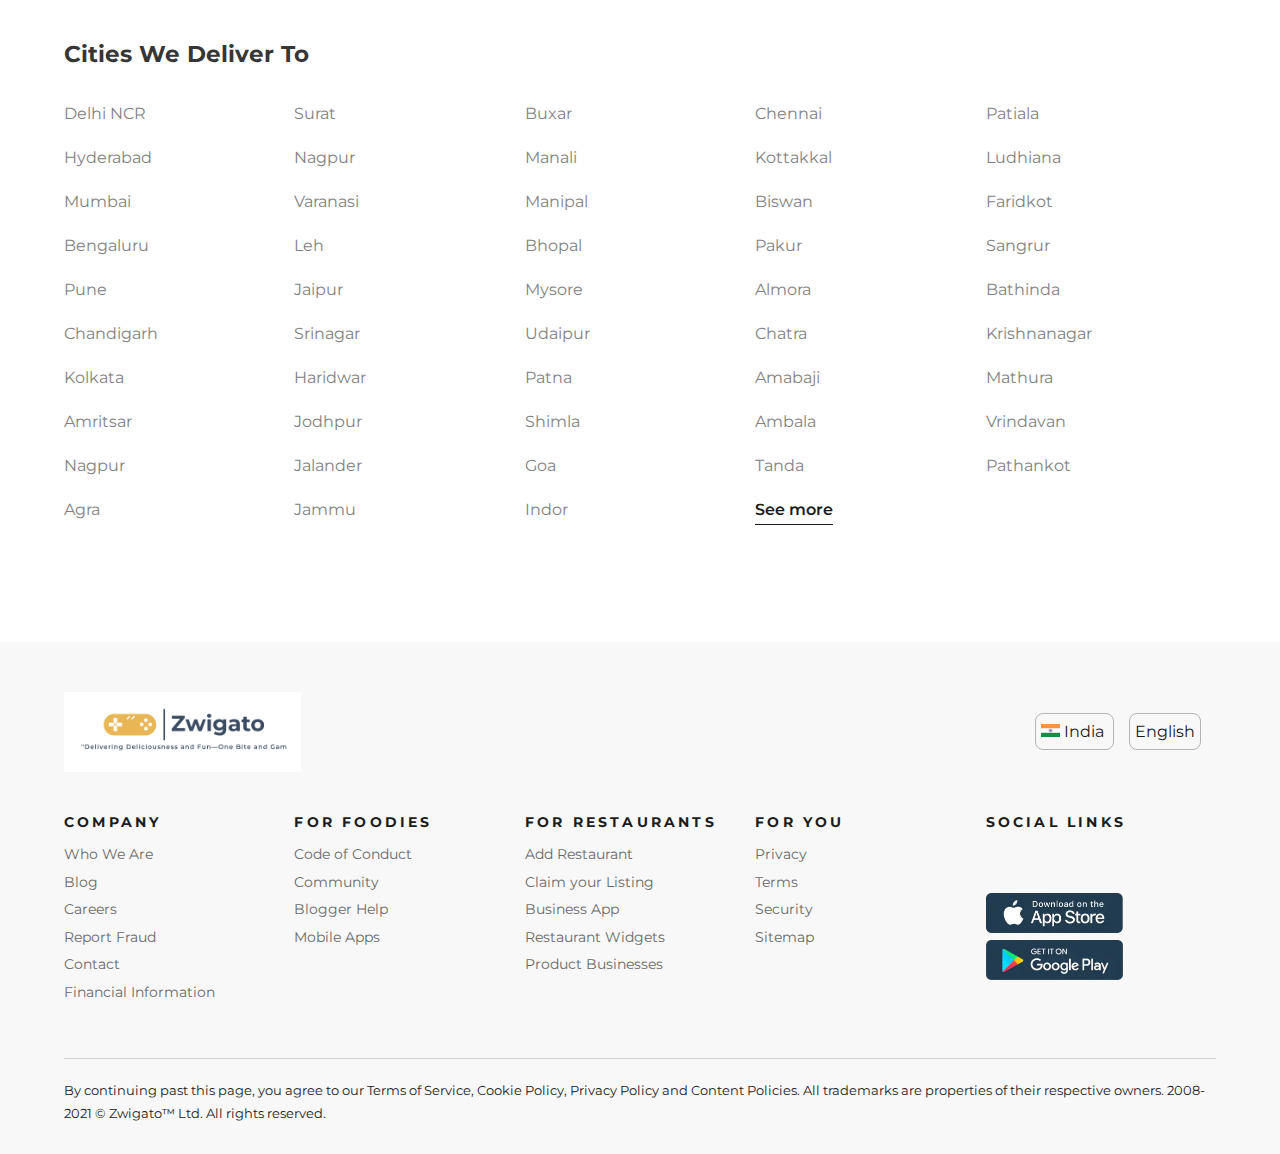
==== commit c4f0323a: "Update index.html" ====
--- a/index.html
+++ b/index.html
@@ -10,8 +10,7 @@
 <body>
 	<!-- Header showcase-->
 	<header class="showcase">
-		<div class="container" style="width: 100%;">
-			<nav>
+		<nav>
 				<div>
 					<a href="#"><i class="fa fa-mobile-alt"></i> Get the App</a>
 				</div>
@@ -22,6 +21,7 @@
 				
 				</div>
 			</nav>
+		<div class="container" style="width: 100%">
 			<div class="hero-text">
 				<img src="Images\Logo.png" width="300">
 				<h1>Discover the best food & drinks in <span class="bold-place">Mumbai</span></h1>
--- a/style.css
+++ b/style.css
@@ -28,7 +28,7 @@
 .showcase {
 	width: 100%;
 	height: 400px;
-	background: url('images/hero.jpg') no-repeat center center/cover;
+	background: url('Images/hero.jpg') no-repeat center center/cover;
 	margin-bottom: 30px;
 }
 
@@ -571,4 +571,4 @@
 		margin-top: 20px;
 	}
 
-}+}
